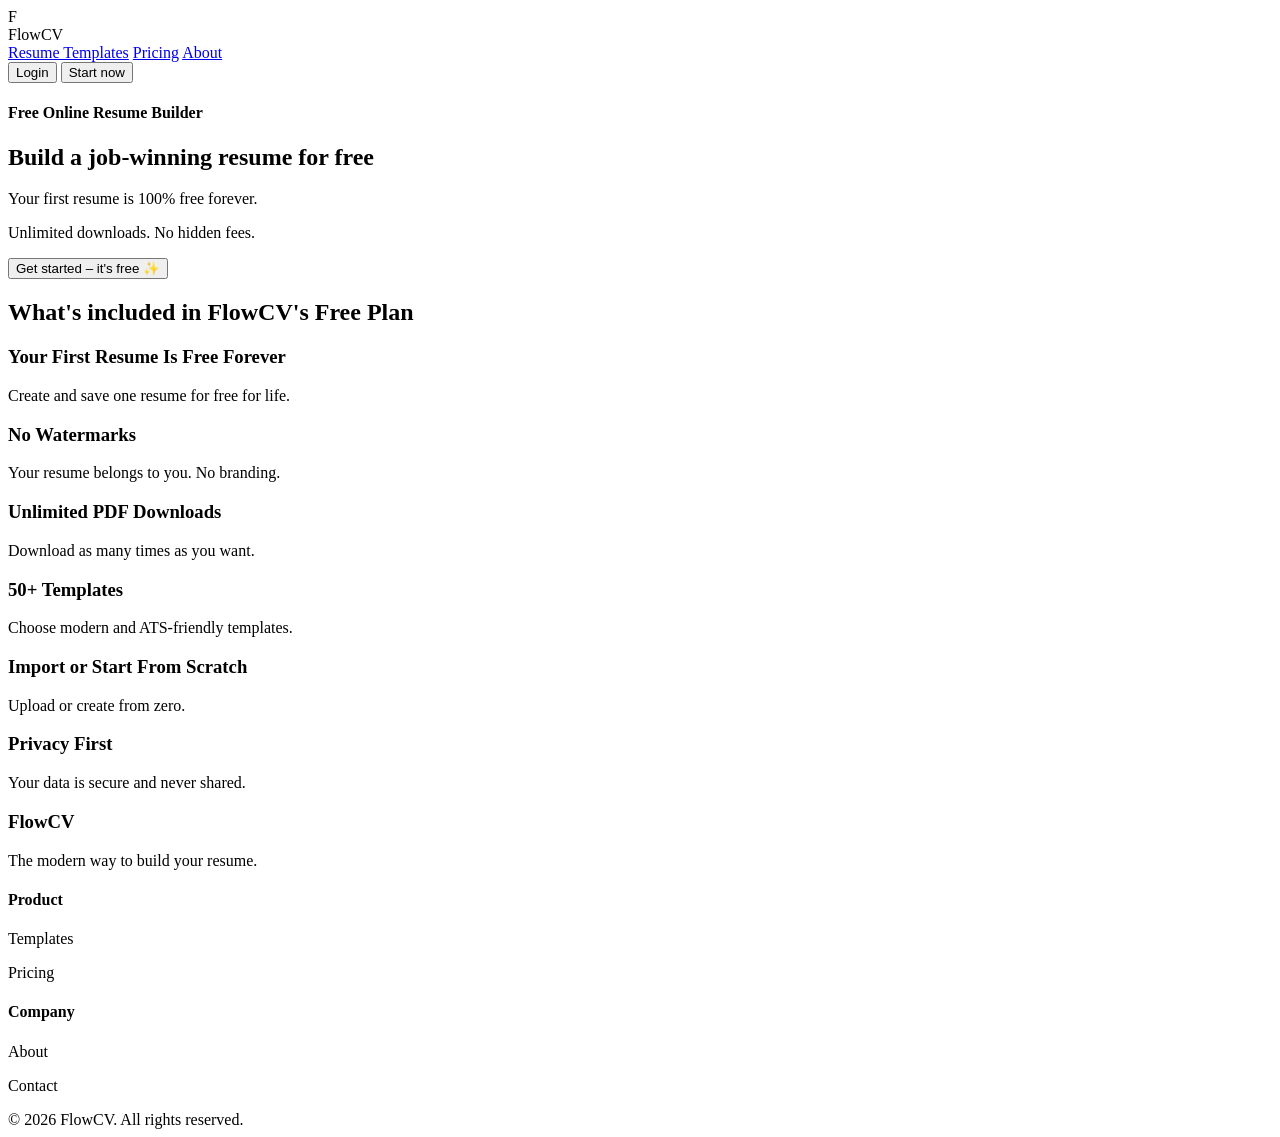
==== accueil.html @ 07750002 "second commit" ====
<!DOCTYPE html>
<html lang="fr">
<head>
    <meta charset="UTF-8">
    <meta name="viewport" content="width=device-width, initial-scale=1.0">
    <title>FlowCV - Build your resume</title>
    <link rel="stylesheet" href="assets/css/accueil.css">
    <script src="index.html"></script>

    <script src="https://code.jquery.com/jquery-3.7.1.min.js"></script>

</head>
<body>

<!-- HEADER -->
<header class="navbar">
    <div class="logo">
        <div class="logo-box">F</div>
        <span>FlowCV</span>
    </div>

    <nav>
        <a href="#">Resume Templates</a>
        <a href="#">Pricing</a>
        <a href="#">About</a>
    </nav>

    <div class="nav-buttons">
        <button class="btn-ghost">Login</button>
        <a href="index.html"><button class="btn-dark">Start now</button></a>
    </div>
</header>

<!-- HERO SECTION -->
<section class="hero">
    <div class="hero-text">
        <h4>Free Online Resume Builder</h4>
        <h1>Build a job-winning resume for free</h1>
        <p>Your first resume is 100% free forever.</p>
        <p>Unlimited downloads. No hidden fees.</p>
        <a href="index.html"><button class="btn-dark large">Get started – it's free ✨</button></a>
    </div>

</section>

<!-- FEATURES -->
<section class="features">
    <h2>What's included in FlowCV's Free Plan</h2>

    <div class="features-grid">

        <div class="card">
            <h3>Your First Resume Is Free Forever</h3>
            <p>Create and save one resume for free for life.</p>
        </div>

        <div class="card">
            <h3>No Watermarks</h3>
            <p>Your resume belongs to you. No branding.</p>
        </div>

        <div class="card">
            <h3>Unlimited PDF Downloads</h3>
            <p>Download as many times as you want.</p>
        </div>

        <div class="card">
            <h3>50+ Templates</h3>
            <p>Choose modern and ATS-friendly templates.</p>
        </div>

        <div class="card">
            <h3>Import or Start From Scratch</h3>
            <p>Upload or create from zero.</p>
        </div>

        <div class="card">
            <h3>Privacy First</h3>
            <p>Your data is secure and never shared.</p>
        </div>

    </div>
</section>

<!-- FOOTER -->
<footer>
    <div class="footer-content">
        <div>
            <h3>FlowCV</h3>
            <p>The modern way to build your resume.</p>
        </div>

        <div>
            <h4>Product</h4>
            <p>Templates</p>
            <p>Pricing</p>
        </div>

        <div>
            <h4>Company</h4>
            <p>About</p>
            <p>Contact</p>
        </div>
    </div>

    <div class="footer-bottom">
        © 2026 FlowCV. All rights reserved.
    </div>
</footer>

</body>
</html>
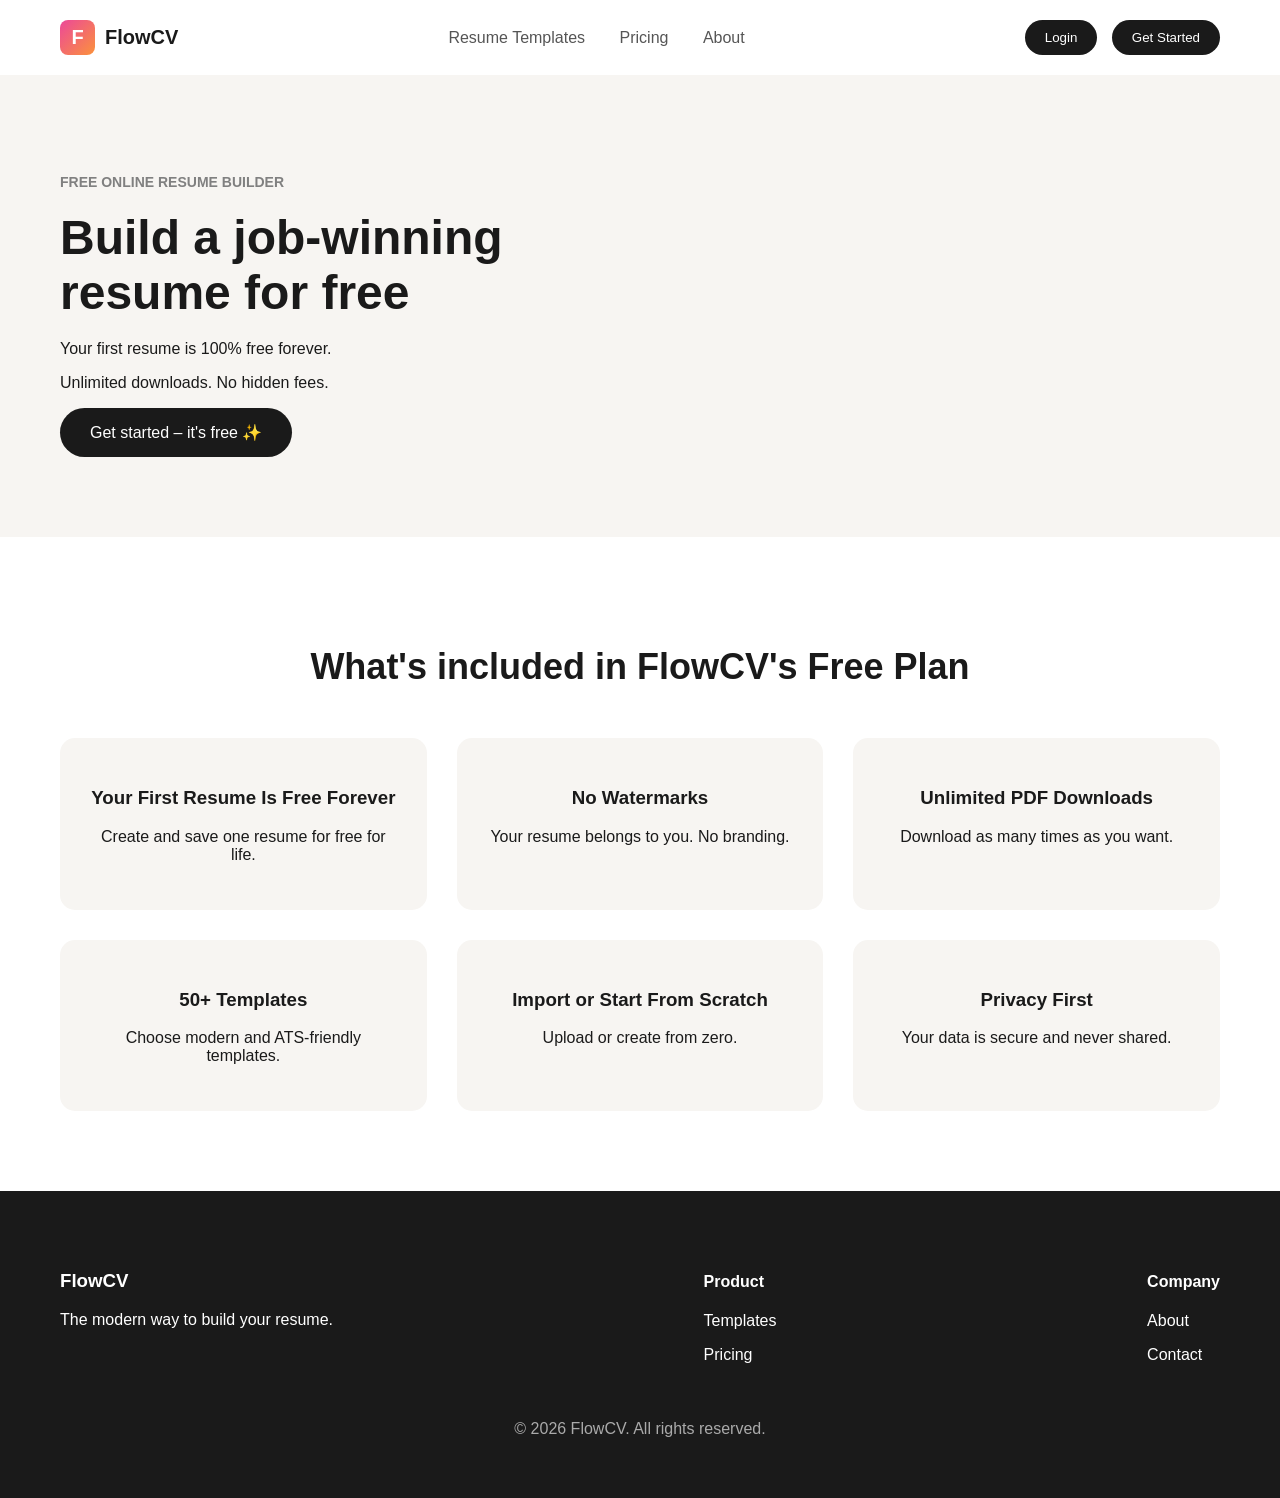
==== commit c154ddae: "modification reussi" ====
--- a/accueil.html
+++ b/accueil.html
@@ -5,7 +5,7 @@
     <meta name="viewport" content="width=device-width, initial-scale=1.0">
     <title>FlowCV - Build your resume</title>
     <link rel="stylesheet" href="assets/css/accueil.css">
-    <script src="index.html"></script>
+    
 
     <script src="https://code.jquery.com/jquery-3.7.1.min.js"></script>
 
@@ -26,8 +26,8 @@
     </nav>
 
     <div class="nav-buttons">
-        <button class="btn-ghost">Login</button>
-        <a href="index.html"><button class="btn-dark">Start now</button></a>
+        <a href="login.html"><button class=" btn btn-dark">Login</button></a>
+        <a href="login.html"><button class="btn-dark">Get Started</button></a>
     </div>
 </header>
 
@@ -38,7 +38,7 @@
         <h1>Build a job-winning resume for free</h1>
         <p>Your first resume is 100% free forever.</p>
         <p>Unlimited downloads. No hidden fees.</p>
-        <a href="index.html"><button class="btn-dark large">Get started – it's free ✨</button></a>
+        <a href="login.html"><button class="btn-dark large">Get started – it's free ✨</button></a>
     </div>
 
 </section>
@@ -108,5 +108,7 @@
     </div>
 </footer>
 
+
+
 </body>
 </html>
--- a/assets/css/accueil.css
+++ b/assets/css/accueil.css
@@ -0,0 +1,152 @@
+body {
+    margin: 0;
+    font-family: Arial, sans-serif;
+    background: #F7F5F2;
+    color: #1A1A1A;
+}
+
+/* NAVBAR */
+.navbar {
+    display: flex;
+    justify-content: space-between;
+    align-items: center;
+    padding: 20px 60px;
+    background: white;
+    position: sticky;
+    top: 0;
+}
+
+.logo {
+    display: flex;
+    align-items: center;
+    gap: 10px;
+    font-weight: bold;
+    font-size: 20px;
+}
+
+.logo-box {
+    width: 35px;
+    height: 35px;
+    background: linear-gradient(to bottom right, #ec4899, #fb923c);
+    color: white;
+    display: flex;
+    justify-content: center;
+    align-items: center;
+    border-radius: 8px;
+    font-weight: bold;
+}
+
+nav a {
+    margin: 0 15px;
+    text-decoration: none;
+    color: #555;
+}
+
+nav a:hover {
+    color: black;
+}
+
+.nav-buttons button {
+    margin-left: 10px;
+}
+
+/* BUTTONS */
+.btn-dark {
+    background: #1A1A1A;
+    color: white;
+    border: none;
+    padding: 10px 20px;
+    border-radius: 30px;
+    cursor: pointer;
+}
+
+.btn-dark:hover {
+    background: #333;
+}
+
+.btn-ghost {
+    background: none;
+    border: none;
+    cursor: pointer;
+}
+
+.large {
+    padding: 15px 30px;
+    font-size: 16px;
+}
+
+/* HERO */
+.hero {
+    display: flex;
+    align-items: center;
+    justify-content: space-between;
+    padding: 80px 60px;
+}
+
+.hero-text {
+    max-width: 500px;
+}
+
+.hero-text h1 {
+    font-size: 48px;
+    margin: 20px 0;
+}
+
+.hero-text h4 {
+    text-transform: uppercase;
+    font-size: 14px;
+    color: gray;
+}
+
+.hero-image img {
+    width: 500px;
+    border-radius: 15px;
+    box-shadow: 0 20px 40px rgba(0,0,0,0.1);
+}
+
+/* FEATURES */
+.features {
+    padding: 80px 60px;
+    background: white;
+    text-align: center;
+}
+
+.features h2 {
+    font-size: 36px;
+    margin-bottom: 50px;
+}
+
+.features-grid {
+    display: grid;
+    grid-template-columns: repeat(3, 1fr);
+    gap: 30px;
+}
+
+.card {
+    background: #F7F5F2;
+    padding: 30px;
+    border-radius: 15px;
+    transition: 0.3s;
+}
+
+.card:hover {
+    box-shadow: 0 10px 25px rgba(0,0,0,0.1);
+}
+
+/* FOOTER */
+footer {
+    background: #1A1A1A;
+    color: white;
+    padding: 60px;
+}
+
+.footer-content {
+    display: flex;
+    justify-content: space-between;
+}
+
+.footer-bottom {
+    margin-top: 40px;
+    text-align: center;
+    color: #aaa;
+}
